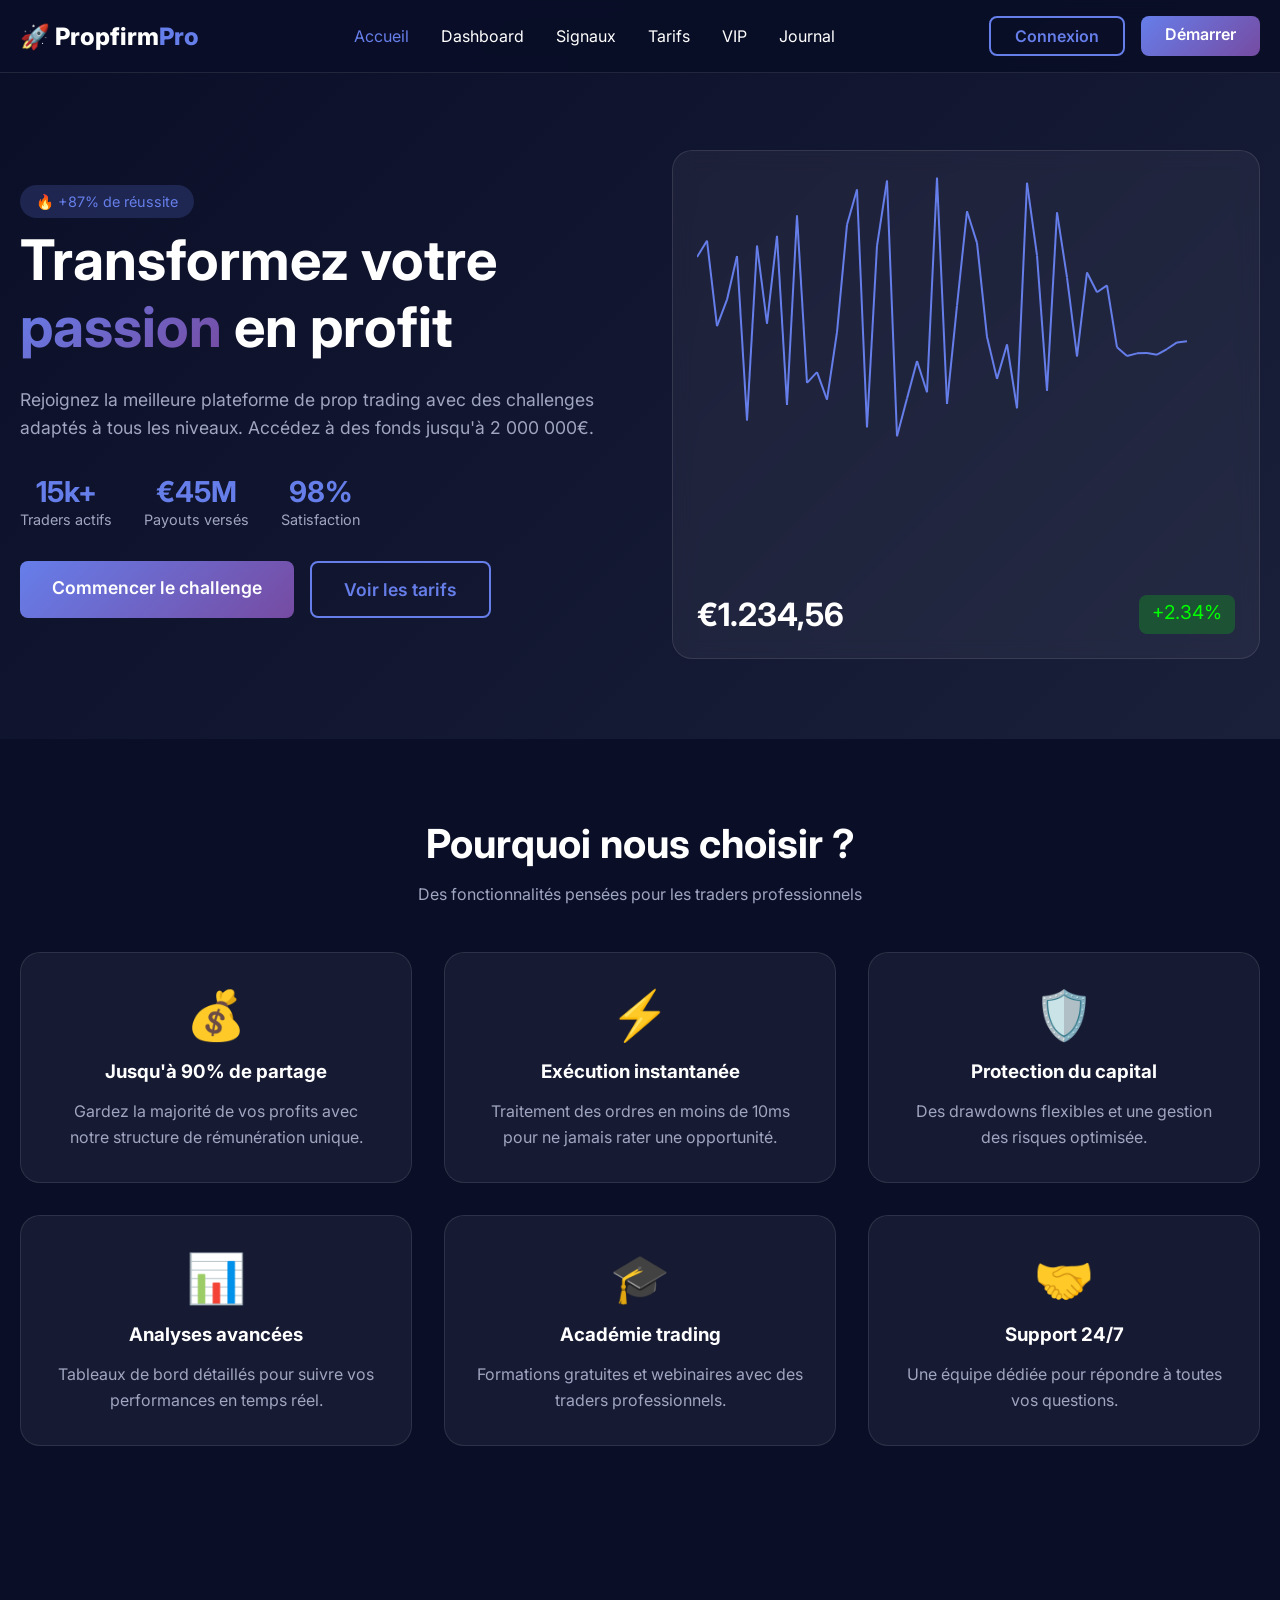
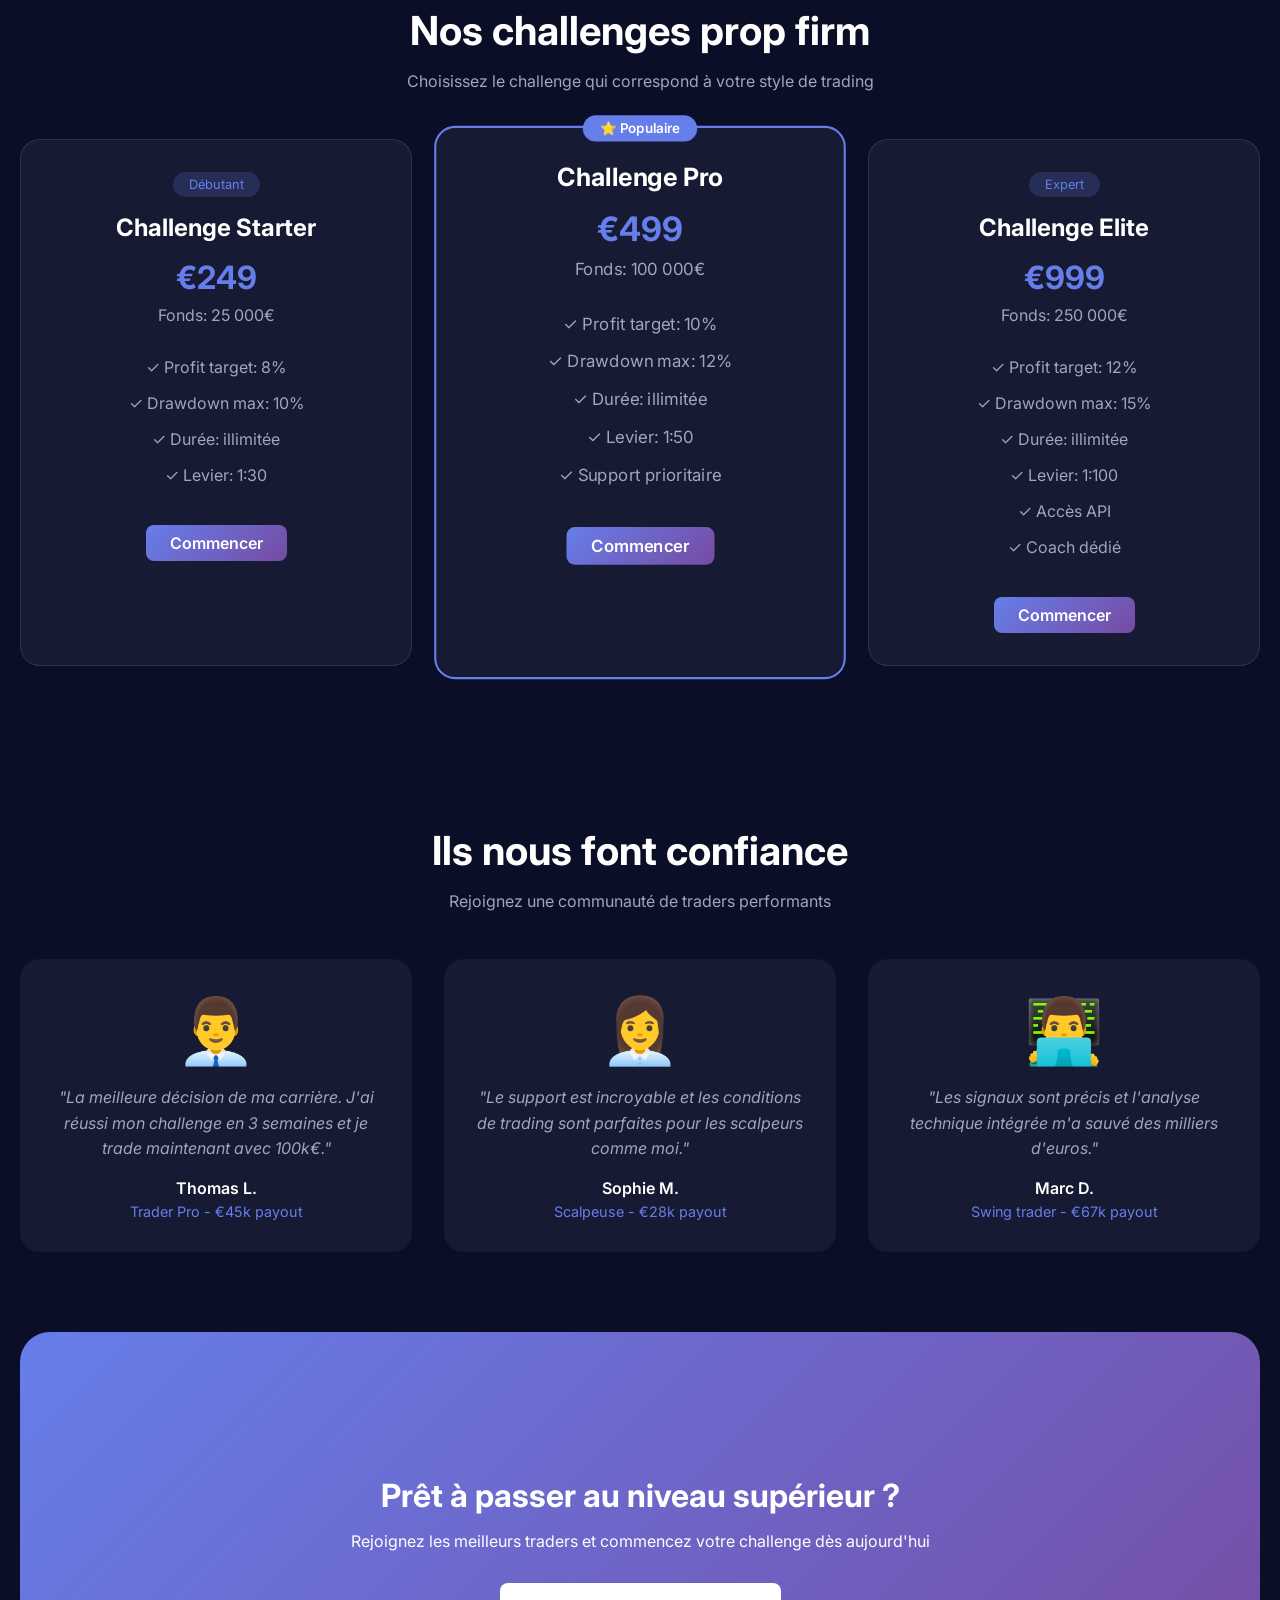
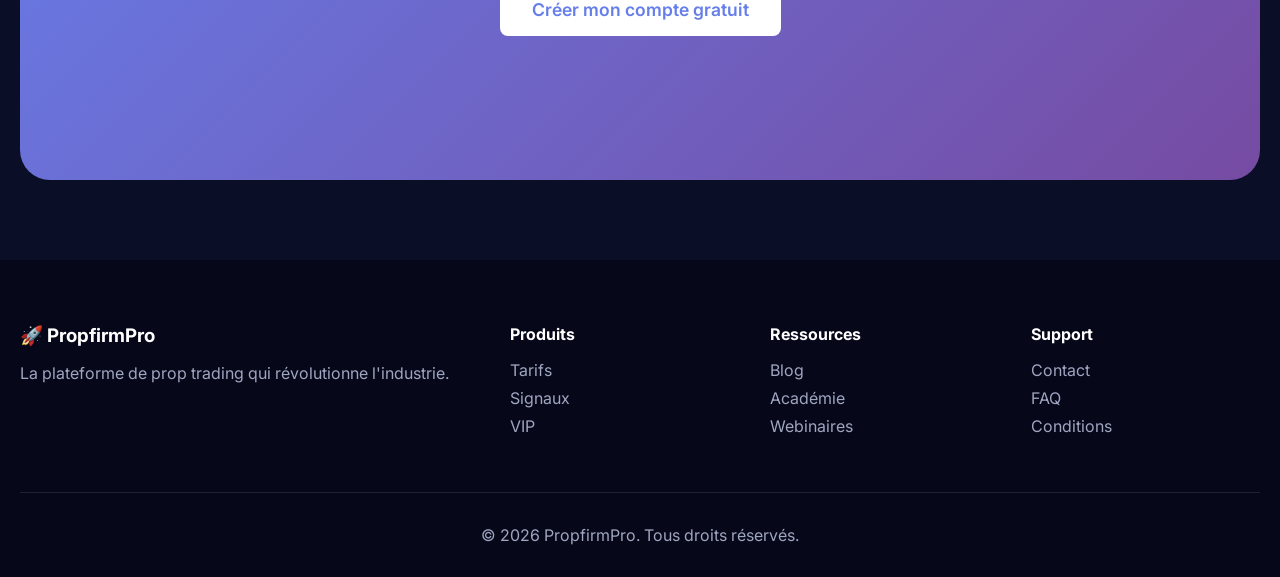
==== index.html @ 9a716075 "Initial commit: PropfirmPro - Full trading platform" ====
<!DOCTYPE html>
<html lang="fr">
<head>
    <meta charset="UTF-8">
    <meta name="viewport" content="width=device-width, initial-scale=1.0">
    <title>Propfirm Pro - Devenez trader professionnel</title>
    <link rel="stylesheet" href="style.css">
    <link href="https://fonts.googleapis.com/css2?family=Inter:wght@300;400;500;600;700;800&display=swap" rel="stylesheet">
</head>
<body>
    <!-- Navigation -->
    <nav class="navbar">
        <div class="container">
            <div class="nav-brand">
                <h2>🚀 Propfirm<span class="highlight">Pro</span></h2>
            </div>
            <div class="nav-menu">
                <a href="index.html" class="active">Accueil</a>
                <a href="dashboard.html">Dashboard</a>
                <a href="signals.html">Signaux</a>
                <a href="pricing.html">Tarifs</a>
                <a href="vip.html">VIP</a>
                <a href="journal.html">Journal</a>
            </div>
            <div class="nav-auth">
                <a href="login.html" class="btn-outline">Connexion</a>
                <a href="login.html?tab=register" class="btn-primary">Démarrer</a>
            </div>
            <div class="burger">
                <span></span>
                <span></span>
                <span></span>
            </div>
        </div>
    </nav>

    <!-- Hero Section -->
    <section class="hero">
        <div class="container">
            <div class="hero-grid">
                <div class="hero-content">
                    <div class="hero-badge">
                        <span class="badge">🔥 +87% de réussite</span>
                    </div>
                    <h1>Transformez votre <span class="gradient-text">passion</span> en profit</h1>
                    <p>Rejoignez la meilleure plateforme de prop trading avec des challenges adaptés à tous les niveaux. Accédez à des fonds jusqu'à 2 000 000€.</p>
                    <div class="hero-stats">
                        <div class="stat">
                            <span class="stat-number">15k+</span>
                            <span class="stat-label">Traders actifs</span>
                        </div>
                        <div class="stat">
                            <span class="stat-number">€45M</span>
                            <span class="stat-label">Payouts versés</span>
                        </div>
                        <div class="stat">
                            <span class="stat-number">98%</span>
                            <span class="stat-label">Satisfaction</span>
                        </div>
                    </div>
                    <div class="hero-buttons">
                        <a href="login.html?tab=register" class="btn-primary btn-large">Commencer le challenge</a>
                        <a href="pricing.html" class="btn-outline btn-large">Voir les tarifs</a>
                    </div>
                </div>
                <div class="hero-chart">
                    <div class="trading-card">
                        <canvas id="liveChart" width="500" height="400"></canvas>
                        <div class="live-data">
                            <div class="price">€1.234,56</div>
                            <div class="change positive">+2.34%</div>
                        </div>
                    </div>
                </div>
            </div>
        </div>
    </section>

    <!-- Features Section -->
    <section class="features">
        <div class="container">
            <div class="section-header">
                <h2>Pourquoi nous choisir ?</h2>
                <p>Des fonctionnalités pensées pour les traders professionnels</p>
            </div>
            <div class="features-grid">
                <div class="feature-card">
                    <div class="feature-icon">💰</div>
                    <h3>Jusqu'à 90% de partage</h3>
                    <p>Gardez la majorité de vos profits avec notre structure de rémunération unique.</p>
                </div>
                <div class="feature-card">
                    <div class="feature-icon">⚡</div>
                    <h3>Exécution instantanée</h3>
                    <p>Traitement des ordres en moins de 10ms pour ne jamais rater une opportunité.</p>
                </div>
                <div class="feature-card">
                    <div class="feature-icon">🛡️</div>
                    <h3>Protection du capital</h3>
                    <p>Des drawdowns flexibles et une gestion des risques optimisée.</p>
                </div>
                <div class="feature-card">
                    <div class="feature-icon">📊</div>
                    <h3>Analyses avancées</h3>
                    <p>Tableaux de bord détaillés pour suivre vos performances en temps réel.</p>
                </div>
                <div class="feature-card">
                    <div class="feature-icon">🎓</div>
                    <h3>Académie trading</h3>
                    <p>Formations gratuites et webinaires avec des traders professionnels.</p>
                </div>
                <div class="feature-card">
                    <div class="feature-icon">🤝</div>
                    <h3>Support 24/7</h3>
                    <p>Une équipe dédiée pour répondre à toutes vos questions.</p>
                </div>
            </div>
        </div>
    </section>

    <!-- Challenges Section -->
    <section class="challenges">
        <div class="container">
            <div class="section-header">
                <h2>Nos challenges prop firm</h2>
                <p>Choisissez le challenge qui correspond à votre style de trading</p>
            </div>
            <div class="challenges-grid">
                
                <div class="challenge-card">
                    <div class="challenge-badge">Débutant</div>
                    <h3>Challenge Starter</h3>
                    <div class="challenge-price">€249</div>
                    <div class="challenge-funding">Fonds: 25 000€</div>
                    <ul class="challenge-features">
                        <li>✓ Profit target: 8%</li>
                        <li>✓ Drawdown max: 10%</li>
                        <li>✓ Durée: illimitée</li>
                        <li>✓ Levier: 1:30</li>
                    </ul>
                    <a href="login.html?challenge=starter" class="btn-primary">Commencer</a>
                </div>
                <div class="challenge-card popular">
                    <div class="popular-badge">⭐ Populaire</div>
                    <h3>Challenge Pro</h3>
                    <div class="challenge-price">€499</div>
                    <div class="challenge-funding">Fonds: 100 000€</div>
                    <ul class="challenge-features">
                        <li>✓ Profit target: 10%</li>
                        <li>✓ Drawdown max: 12%</li>
                        <li>✓ Durée: illimitée</li>
                        <li>✓ Levier: 1:50</li>
                        <li>✓ Support prioritaire</li>
                    </ul>
                    <a href="login.html?challenge=pro" class="btn-primary">Commencer</a>
                </div>
                <div class="challenge-card">
                    <div class="challenge-badge">Expert</div>
                    <h3>Challenge Elite</h3>
                    <div class="challenge-price">€999</div>
                    <div class="challenge-funding">Fonds: 250 000€</div>
                    <ul class="challenge-features">
                        <li>✓ Profit target: 12%</li>
                        <li>✓ Drawdown max: 15%</li>
                        <li>✓ Durée: illimitée</li>
                        <li>✓ Levier: 1:100</li>
                        <li>✓ Accès API</li>
                        <li>✓ Coach dédié</li>
                    </ul>
                    <a href="login.html?challenge=elite" class="btn-primary">Commencer</a>
                </div>
            </div>
        </div>
    </section>

    <!-- Testimonials -->
    <section class="testimonials">
        <div class="container">
            <div class="section-header">
                <h2>Ils nous font confiance</h2>
                <p>Rejoignez une communauté de traders performants</p>
            </div>
            <div class="testimonials-grid">
                <div class="testimonial-card">
                    <div class="testimonial-avatar">👨‍💼</div>
                    <p>"La meilleure décision de ma carrière. J'ai réussi mon challenge en 3 semaines et je trade maintenant avec 100k€."</p>
                    <div class="testimonial-author">Thomas L.</div>
                    <div class="testimonial-role">Trader Pro - €45k payout</div>
                </div>
                <div class="testimonial-card">
                    <div class="testimonial-avatar">👩‍💼</div>
                    <p>"Le support est incroyable et les conditions de trading sont parfaites pour les scalpeurs comme moi."</p>
                    <div class="testimonial-author">Sophie M.</div>
                    <div class="testimonial-role">Scalpeuse - €28k payout</div>
                </div>
                <div class="testimonial-card">
                    <div class="testimonial-avatar">👨‍💻</div>
                    <p>"Les signaux sont précis et l'analyse technique intégrée m'a sauvé des milliers d'euros."</p>
                    <div class="testimonial-author">Marc D.</div>
                    <div class="testimonial-role">Swing trader - €67k payout</div>
                </div>
            </div>
        </div>
    </section>

    <!-- CTA Section -->
    <section class="cta">
        <div class="container">
            <div class="cta-content">
                <h2>Prêt à passer au niveau supérieur ?</h2>
                <p>Rejoignez les meilleurs traders et commencez votre challenge dès aujourd'hui</p>
                <a href="login.html?tab=register" class="btn-primary btn-large">Créer mon compte gratuit</a>
            </div>
        </div>
    </section>

    <!-- Footer -->
    <footer class="footer">
        <div class="container">
            <div class="footer-grid">
                <div class="footer-brand">
                    <h3>🚀 PropfirmPro</h3>
                    <p>La plateforme de prop trading qui révolutionne l'industrie.</p>
                </div>
                <div class="footer-links">
                    <h4>Produits</h4>
                    <a href="pricing.html">Tarifs</a>
                    <a href="signals.html">Signaux</a>
                    <a href="vip.html">VIP</a>
                </div>
                <div class="footer-links">
                    <h4>Ressources</h4>
                    <a href="#">Blog</a>
                    <a href="#">Académie</a>
                    <a href="#">Webinaires</a>
                </div>
                <div class="footer-links">
                    <h4>Support</h4>
                    <a href="#">Contact</a>
                    <a href="#">FAQ</a>
                    <a href="#">Conditions</a>
                </div>
            </div>
            <div class="footer-bottom">
                <p>&copy; 2026 PropfirmPro. Tous droits réservés.</p>
            </div>
        </div>
    </footer>

    <script src="script.js"></script>
    <script>
        // Graphique en temps réel simple
        const canvas = document.getElementById('liveChart');
        if (canvas) {
            const ctx = canvas.getContext('2d');
            let data = Array.from({length: 50}, () => Math.random() * 100 + 1000);
            
            function drawChart() {
                ctx.clearRect(0, 0, canvas.width, canvas.height);
                ctx.beginPath();
                ctx.strokeStyle = '#667eea';
                ctx.lineWidth = 2;
                
                for (let i = 0; i < data.length - 1; i++) {
                    const x1 = (i / data.length) * canvas.width;
                    const y1 = canvas.height - ((data[i] - 950) / 150) * canvas.height;
                    const x2 = ((i + 1) / data.length) * canvas.width;
                    const y2 = canvas.height - ((data[i + 1] - 950) / 150) * canvas.height;
                    
                    ctx.beginPath();
                    ctx.moveTo(x1, y1);
                    ctx.lineTo(x2, y2);
                    ctx.stroke();
                }
                
                data.push(data[data.length - 1] + (Math.random() - 0.5) * 5);
                data.shift();
            }
            
            setInterval(drawChart, 500);
            drawChart();
        }
    </script>
</body>
</html>
---- style.css ----
* {
    margin: 0;
    padding: 0;
    box-sizing: border-box;
}

body {
    font-family: 'Inter', sans-serif;
    background: #0a0e27;
    color: #fff;
    overflow-x: hidden;
}

.container {
    max-width: 1280px;
    margin: 0 auto;
    padding: 0 20px;
}

/* ========== NAVIGATION ========== */
.navbar {
    background: rgba(10, 14, 39, 0.95);
    backdrop-filter: blur(10px);
    position: fixed;
    width: 100%;
    top: 0;
    z-index: 1000;
    border-bottom: 1px solid rgba(255,255,255,0.1);
    padding: 1rem 0;
}

.navbar .container {
    display: flex;
    justify-content: space-between;
    align-items: center;
}

.nav-brand h2 {
    font-size: 1.5rem;
    font-weight: 800;
}

.highlight {
    color: #667eea;
}

.nav-menu {
    display: flex;
    gap: 2rem;
}

.nav-menu a {
    color: #fff;
    text-decoration: none;
    transition: color 0.3s;
}

.nav-menu a:hover, .nav-menu a.active {
    color: #667eea;
}

.nav-auth {
    display: flex;
    gap: 1rem;
}

.btn-outline {
    padding: 0.5rem 1.5rem;
    border: 2px solid #667eea;
    border-radius: 8px;
    color: #667eea;
    text-decoration: none;
    font-weight: 600;
    transition: all 0.3s;
    cursor: pointer;
    background: transparent;
}

.btn-outline:hover {
    background: #667eea;
    color: #fff;
}

.btn-primary {
    padding: 0.5rem 1.5rem;
    background: linear-gradient(135deg, #667eea 0%, #764ba2 100%);
    border: none;
    border-radius: 8px;
    color: #fff;
    text-decoration: none;
    font-weight: 600;
    transition: transform 0.3s;
    display: inline-block;
    cursor: pointer;
}

.btn-primary:hover {
    transform: translateY(-2px);
}

.btn-large {
    padding: 1rem 2rem;
    font-size: 1.1rem;
}

.burger {
    display: none;
    flex-direction: column;
    cursor: pointer;
}

.burger span {
    width: 25px;
    height: 3px;
    background: #fff;
    margin: 3px 0;
    transition: 0.3s;
}

/* ========== HERO SECTION ========== */
.hero {
    padding: 150px 0 80px;
    background: linear-gradient(135deg, #0a0e27 0%, #1a1f3a 100%);
}

.hero-grid {
    display: grid;
    grid-template-columns: 1fr 1fr;
    gap: 4rem;
    align-items: center;
}

.hero-badge {
    margin-bottom: 1rem;
}

.badge {
    background: rgba(102, 126, 234, 0.2);
    color: #667eea;
    padding: 0.5rem 1rem;
    border-radius: 50px;
    font-size: 0.9rem;
}

.hero-content h1 {
    font-size: 3.5rem;
    margin-bottom: 1.5rem;
    line-height: 1.2;
}

.gradient-text {
    background: linear-gradient(135deg, #667eea, #764ba2);
    -webkit-background-clip: text;
    -webkit-text-fill-color: transparent;
}

.hero-content p {
    color: #a0a5c0;
    font-size: 1.1rem;
    margin-bottom: 2rem;
    line-height: 1.6;
}

.hero-stats {
    display: flex;
    gap: 2rem;
    margin-bottom: 2rem;
}

.stat {
    text-align: center;
}

.stat-number {
    display: block;
    font-size: 1.8rem;
    font-weight: 700;
    color: #667eea;
}

.stat-label {
    color: #a0a5c0;
    font-size: 0.9rem;
}

.hero-buttons {
    display: flex;
    gap: 1rem;
}

.trading-card {
    background: rgba(255,255,255,0.05);
    border-radius: 20px;
    padding: 1.5rem;
    backdrop-filter: blur(10px);
    border: 1px solid rgba(255,255,255,0.1);
}

.live-data {
    display: flex;
    justify-content: space-between;
    margin-top: 1rem;
}

.price {
    font-size: 2rem;
    font-weight: 700;
}

.change {
    font-size: 1.2rem;
    padding: 0.3rem 0.8rem;
    border-radius: 8px;
}

.change.positive {
    background: rgba(0,255,0,0.2);
    color: #0f0;
}

/* ========== FEATURES ========== */
.features, .challenges, .testimonials, .cta {
    padding: 80px 0;
}

.section-header {
    text-align: center;
    margin-bottom: 3rem;
}

.section-header h2 {
    font-size: 2.5rem;
    margin-bottom: 1rem;
}

.section-header p {
    color: #a0a5c0;
}

.features-grid {
    display: grid;
    grid-template-columns: repeat(auto-fit, minmax(300px, 1fr));
    gap: 2rem;
}

.feature-card {
    background: rgba(255,255,255,0.05);
    border-radius: 20px;
    padding: 2rem;
    text-align: center;
    transition: transform 0.3s;
    border: 1px solid rgba(255,255,255,0.1);
}

.feature-card:hover {
    transform: translateY(-5px);
    border-color: #667eea;
}

.feature-icon {
    font-size: 3rem;
    margin-bottom: 1rem;
}

.feature-card h3 {
    margin-bottom: 1rem;
}

.feature-card p {
    color: #a0a5c0;
    line-height: 1.6;
}

/* ========== CHALLENGES ========== */
.challenges-grid {
    display: grid;
    grid-template-columns: repeat(auto-fit, minmax(300px, 1fr));
    gap: 2rem;
}

.challenge-card {
    background: rgba(255,255,255,0.05);
    border-radius: 20px;
    padding: 2rem;
    text-align: center;
    position: relative;
    transition: all 0.3s;
    border: 1px solid rgba(255,255,255,0.1);
}

.challenge-card:hover {
    transform: translateY(-5px);
}

.challenge-card.popular {
    border: 2px solid #667eea;
    transform: scale(1.05);
}

.popular-badge {
    position: absolute;
    top: -12px;
    left: 50%;
    transform: translateX(-50%);
    background: #667eea;
    padding: 0.3rem 1rem;
    border-radius: 50px;
    font-size: 0.8rem;
    font-weight: 600;
}

.challenge-badge {
    display: inline-block;
    background: rgba(102,126,234,0.2);
    color: #667eea;
    padding: 0.3rem 1rem;
    border-radius: 50px;
    font-size: 0.8rem;
    margin-bottom: 1rem;
}

.challenge-card h3 {
    font-size: 1.5rem;
    margin-bottom: 1rem;
}

.challenge-price {
    font-size: 2rem;
    font-weight: 700;
    color: #667eea;
    margin-bottom: 0.5rem;
}

.challenge-funding {
    color: #a0a5c0;
    margin-bottom: 1.5rem;
}

.challenge-features {
    list-style: none;
    margin-bottom: 2rem;
}

.challenge-features li {
    padding: 0.5rem 0;
    color: #a0a5c0;
}

/* ========== TESTIMONIALS ========== */
.testimonials-grid {
    display: grid;
    grid-template-columns: repeat(auto-fit, minmax(300px, 1fr));
    gap: 2rem;
}

.testimonial-card {
    background: rgba(255,255,255,0.05);
    border-radius: 20px;
    padding: 2rem;
    text-align: center;
}

.testimonial-avatar {
    font-size: 4rem;
    margin-bottom: 1rem;
}

.testimonial-card p {
    color: #a0a5c0;
    margin-bottom: 1rem;
    line-height: 1.6;
    font-style: italic;
}

.testimonial-author {
    font-weight: 600;
    margin-bottom: 0.3rem;
}

.testimonial-role {
    color: #667eea;
    font-size: 0.9rem;
}

/* ========== CTA ========== */
.cta {
    background: linear-gradient(135deg, #667eea 0%, #764ba2 100%);
    border-radius: 30px;
    margin: 0 20px 80px;
}

.cta-content {
    text-align: center;
    padding: 4rem;
}

.cta-content h2 {
    font-size: 2rem;
    margin-bottom: 1rem;
}

.cta-content p {
    margin-bottom: 2rem;
}

.cta-content .btn-primary {
    background: #fff;
    color: #667eea;
}

/* ========== FOOTER ========== */
.footer {
    background: #06081a;
    padding: 4rem 0 2rem;
    margin-top: 4rem;
}

.footer-grid {
    display: grid;
    grid-template-columns: 2fr 1fr 1fr 1fr;
    gap: 2rem;
    margin-bottom: 3rem;
}

.footer-brand p {
    color: #a0a5c0;
    margin-top: 1rem;
}

.footer-links h4 {
    margin-bottom: 1rem;
}

.footer-links a {
    display: block;
    color: #a0a5c0;
    text-decoration: none;
    margin-bottom: 0.5rem;
    transition: color 0.3s;
}

.footer-links a:hover {
    color: #667eea;
}

.footer-bottom {
    text-align: center;
    padding-top: 2rem;
    border-top: 1px solid rgba(255,255,255,0.1);
    color: #a0a5c0;
}

/* ========== RESPONSIVE ========== */
@media (max-width: 768px) {
    .burger {
        display: flex;
    }
    
    .nav-menu, .nav-auth {
        display: none;
    }
    
    .hero-grid, .footer-grid {
        grid-template-columns: 1fr;
    }
    
    .hero-content h1 {
        font-size: 2rem;
    }
    
    .hero-stats {
        justify-content: center;
    }
    
    .challenge-card.popular {
        transform: scale(1);
    }
    
    .challenges-grid {
        grid-template-columns: 1fr;
    }
}

/* ========== ANIMATIONS ========== */
@keyframes fadeInUp {
    from {
        opacity: 0;
        transform: translateY(30px);
    }
    to {
        opacity: 1;
        transform: translateY(0);
    }
}

.feature-card, .challenge-card, .testimonial-card {
    animation: fadeInUp 0.6s ease-out;
}
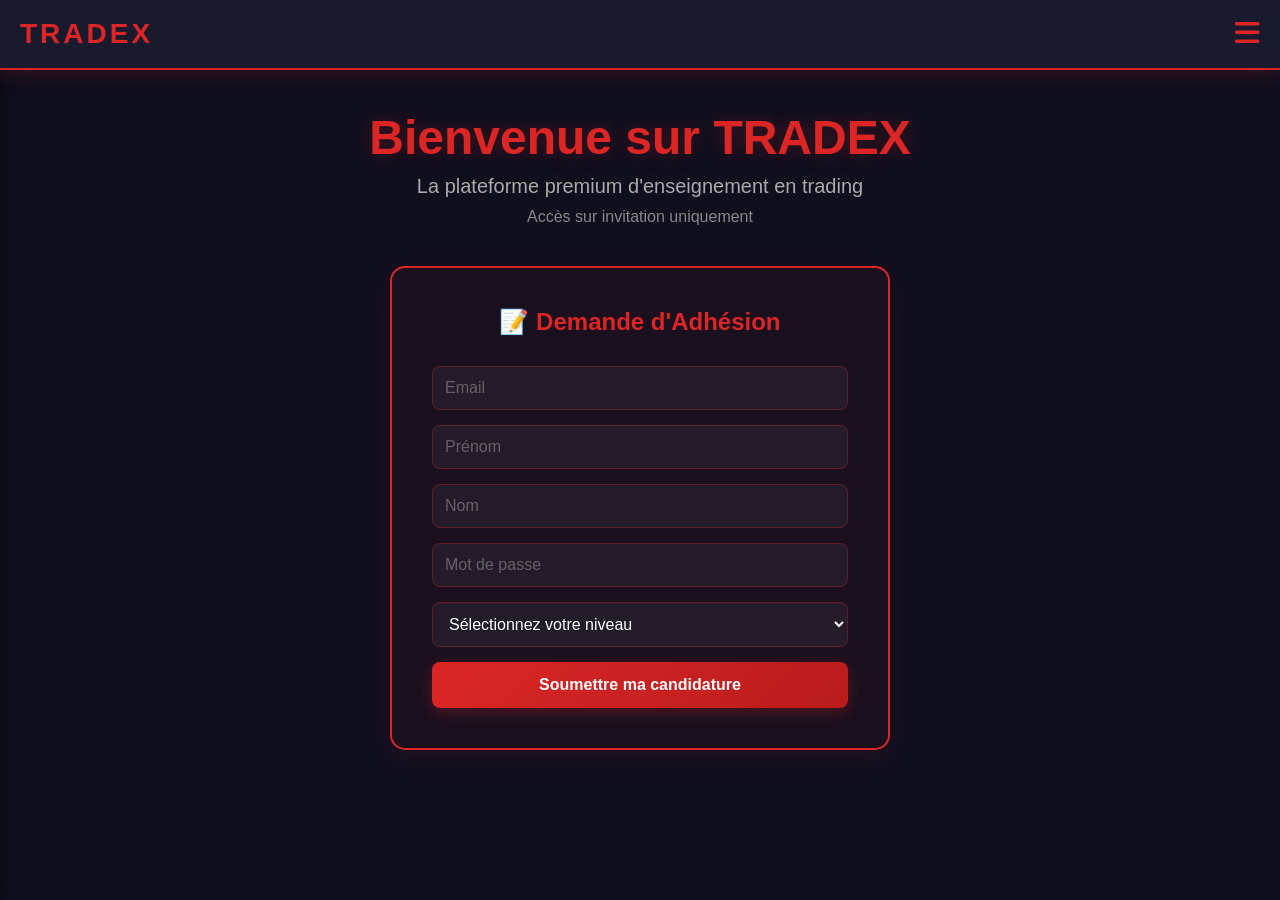
==== commit b9bd9193: "Complete TRADEX redesign - Premium trading education platform" ====
--- a/index.html
+++ b/index.html
@@ -3,283 +3,238 @@
 <head>
     <meta charset="UTF-8">
     <meta name="viewport" content="width=device-width, initial-scale=1.0">
-    <title>Propfirm Pro - Devenez trader professionnel</title>
+    <title>TRADEX - Plateforme d'Enseignement en Trading</title>
     <link rel="stylesheet" href="style.css">
-    <link href="https://fonts.googleapis.com/css2?family=Inter:wght@300;400;500;600;700;800&display=swap" rel="stylesheet">
+    <link rel="stylesheet" href="https://cdnjs.cloudflare.com/ajax/libs/font-awesome/6.4.0/css/all.min.css">
 </head>
 <body>
-    <!-- Navigation -->
     <nav class="navbar">
-        <div class="container">
-            <div class="nav-brand">
-                <h2>🚀 Propfirm<span class="highlight">Pro</span></h2>
-            </div>
-            <div class="nav-menu">
-                <a href="index.html" class="active">Accueil</a>
-                <a href="dashboard.html">Dashboard</a>
-                <a href="signals.html">Signaux</a>
-                <a href="pricing.html">Tarifs</a>
-                <a href="vip.html">VIP</a>
-                <a href="journal.html">Journal</a>
-            </div>
-            <div class="nav-auth">
-                <a href="login.html" class="btn-outline">Connexion</a>
-                <a href="login.html?tab=register" class="btn-primary">Démarrer</a>
-            </div>
-            <div class="burger">
-                <span></span>
-                <span></span>
-                <span></span>
-            </div>
-        </div>
+        <div class="logo">TRADEX</div>
+        <button class="hamburger" onclick="toggleMenu()">
+            <i class="fas fa-bars"></i>
+        </button>
     </nav>
 
-    <!-- Hero Section -->
-    <section class="hero">
-        <div class="container">
-            <div class="hero-grid">
-                <div class="hero-content">
-                    <div class="hero-badge">
-                        <span class="badge">🔥 +87% de réussite</span>
-                    </div>
-                    <h1>Transformez votre <span class="gradient-text">passion</span> en profit</h1>
-                    <p>Rejoignez la meilleure plateforme de prop trading avec des challenges adaptés à tous les niveaux. Accédez à des fonds jusqu'à 2 000 000€.</p>
-                    <div class="hero-stats">
-                        <div class="stat">
-                            <span class="stat-number">15k+</span>
-                            <span class="stat-label">Traders actifs</span>
-                        </div>
-                        <div class="stat">
-                            <span class="stat-number">€45M</span>
-                            <span class="stat-label">Payouts versés</span>
-                        </div>
-                        <div class="stat">
-                            <span class="stat-number">98%</span>
-                            <span class="stat-label">Satisfaction</span>
-                        </div>
-                    </div>
-                    <div class="hero-buttons">
-                        <a href="login.html?tab=register" class="btn-primary btn-large">Commencer le challenge</a>
-                        <a href="pricing.html" class="btn-outline btn-large">Voir les tarifs</a>
-                    </div>
-                </div>
-                <div class="hero-chart">
-                    <div class="trading-card">
-                        <canvas id="liveChart" width="500" height="400"></canvas>
-                        <div class="live-data">
-                            <div class="price">€1.234,56</div>
-                            <div class="change positive">+2.34%</div>
-                        </div>
-                    </div>
-                </div>
-            </div>
-        </div>
-    </section>
-
-    <!-- Features Section -->
-    <section class="features">
-        <div class="container">
-            <div class="section-header">
-                <h2>Pourquoi nous choisir ?</h2>
-                <p>Des fonctionnalités pensées pour les traders professionnels</p>
-            </div>
-            <div class="features-grid">
-                <div class="feature-card">
-                    <div class="feature-icon">💰</div>
-                    <h3>Jusqu'à 90% de partage</h3>
-                    <p>Gardez la majorité de vos profits avec notre structure de rémunération unique.</p>
-                </div>
-                <div class="feature-card">
-                    <div class="feature-icon">⚡</div>
-                    <h3>Exécution instantanée</h3>
-                    <p>Traitement des ordres en moins de 10ms pour ne jamais rater une opportunité.</p>
-                </div>
-                <div class="feature-card">
-                    <div class="feature-icon">🛡️</div>
-                    <h3>Protection du capital</h3>
-                    <p>Des drawdowns flexibles et une gestion des risques optimisée.</p>
-                </div>
-                <div class="feature-card">
-                    <div class="feature-icon">📊</div>
-                    <h3>Analyses avancées</h3>
-                    <p>Tableaux de bord détaillés pour suivre vos performances en temps réel.</p>
-                </div>
-                <div class="feature-card">
-                    <div class="feature-icon">🎓</div>
-                    <h3>Académie trading</h3>
-                    <p>Formations gratuites et webinaires avec des traders professionnels.</p>
-                </div>
-                <div class="feature-card">
-                    <div class="feature-icon">🤝</div>
-                    <h3>Support 24/7</h3>
-                    <p>Une équipe dédiée pour répondre à toutes vos questions.</p>
-                </div>
-            </div>
-        </div>
-    </section>
-
-    <!-- Challenges Section -->
-    <section class="challenges">
-        <div class="container">
-            <div class="section-header">
-                <h2>Nos challenges prop firm</h2>
-                <p>Choisissez le challenge qui correspond à votre style de trading</p>
-            </div>
-            <div class="challenges-grid">
+    <div class="menu" id="menu">
+        <a href="#" onclick="showSection('landing'); toggleMenu()">🏠 Accueil</a>
+        <a href="#" onclick="showSection('freeCourses'); toggleMenu()">📚 Cours Gratuits</a>
+        <a href="#" onclick="showSection('candidates'); toggleMenu()">📋 Candidatures</a>
+        <a href="#" onclick="showSection('admin'); toggleMenu()" id="adminLink" style="display:none;">⚙️ Admin</a>
+        <a href="#" onclick="logout(); toggleMenu()">🚪 Déconnexion</a>
+    </div>
+
+    <div class="container">
+        <!-- LANDING PAGE -->
+        <section id="landing" class="section active">
+            <div class="landing-content">
+                <h1>Bienvenue sur TRADEX</h1>
+                <p>La plateforme premium d'enseignement en trading</p>
+                <p class="subtitle">Accès sur invitation uniquement</p>
                 
-                <div class="challenge-card">
-                    <div class="challenge-badge">Débutant</div>
-                    <h3>Challenge Starter</h3>
-                    <div class="challenge-price">€249</div>
-                    <div class="challenge-funding">Fonds: 25 000€</div>
-                    <ul class="challenge-features">
-                        <li>✓ Profit target: 8%</li>
-                        <li>✓ Drawdown max: 10%</li>
-                        <li>✓ Durée: illimitée</li>
-                        <li>✓ Levier: 1:30</li>
-                    </ul>
-                    <a href="login.html?challenge=starter" class="btn-primary">Commencer</a>
-                </div>
-                <div class="challenge-card popular">
-                    <div class="popular-badge">⭐ Populaire</div>
-                    <h3>Challenge Pro</h3>
-                    <div class="challenge-price">€499</div>
-                    <div class="challenge-funding">Fonds: 100 000€</div>
-                    <ul class="challenge-features">
-                        <li>✓ Profit target: 10%</li>
-                        <li>✓ Drawdown max: 12%</li>
-                        <li>✓ Durée: illimitée</li>
-                        <li>✓ Levier: 1:50</li>
-                        <li>✓ Support prioritaire</li>
-                    </ul>
-                    <a href="login.html?challenge=pro" class="btn-primary">Commencer</a>
-                </div>
-                <div class="challenge-card">
-                    <div class="challenge-badge">Expert</div>
-                    <h3>Challenge Elite</h3>
-                    <div class="challenge-price">€999</div>
-                    <div class="challenge-funding">Fonds: 250 000€</div>
-                    <ul class="challenge-features">
-                        <li>✓ Profit target: 12%</li>
-                        <li>✓ Drawdown max: 15%</li>
-                        <li>✓ Durée: illimitée</li>
-                        <li>✓ Levier: 1:100</li>
-                        <li>✓ Accès API</li>
-                        <li>✓ Coach dédié</li>
-                    </ul>
-                    <a href="login.html?challenge=elite" class="btn-primary">Commencer</a>
-                </div>
-            </div>
-        </div>
-    </section>
-
-    <!-- Testimonials -->
-    <section class="testimonials">
-        <div class="container">
-            <div class="section-header">
-                <h2>Ils nous font confiance</h2>
-                <p>Rejoignez une communauté de traders performants</p>
-            </div>
-            <div class="testimonials-grid">
-                <div class="testimonial-card">
-                    <div class="testimonial-avatar">👨‍💼</div>
-                    <p>"La meilleure décision de ma carrière. J'ai réussi mon challenge en 3 semaines et je trade maintenant avec 100k€."</p>
-                    <div class="testimonial-author">Thomas L.</div>
-                    <div class="testimonial-role">Trader Pro - €45k payout</div>
-                </div>
-                <div class="testimonial-card">
-                    <div class="testimonial-avatar">👩‍💼</div>
-                    <p>"Le support est incroyable et les conditions de trading sont parfaites pour les scalpeurs comme moi."</p>
-                    <div class="testimonial-author">Sophie M.</div>
-                    <div class="testimonial-role">Scalpeuse - €28k payout</div>
-                </div>
-                <div class="testimonial-card">
-                    <div class="testimonial-avatar">👨‍💻</div>
-                    <p>"Les signaux sont précis et l'analyse technique intégrée m'a sauvé des milliers d'euros."</p>
-                    <div class="testimonial-author">Marc D.</div>
-                    <div class="testimonial-role">Swing trader - €67k payout</div>
-                </div>
-            </div>
-        </div>
-    </section>
-
-    <!-- CTA Section -->
-    <section class="cta">
-        <div class="container">
-            <div class="cta-content">
-                <h2>Prêt à passer au niveau supérieur ?</h2>
-                <p>Rejoignez les meilleurs traders et commencez votre challenge dès aujourd'hui</p>
-                <a href="login.html?tab=register" class="btn-primary btn-large">Créer mon compte gratuit</a>
-            </div>
-        </div>
-    </section>
-
-    <!-- Footer -->
-    <footer class="footer">
-        <div class="container">
-            <div class="footer-grid">
-                <div class="footer-brand">
-                    <h3>🚀 PropfirmPro</h3>
-                    <p>La plateforme de prop trading qui révolutionne l'industrie.</p>
-                </div>
-                <div class="footer-links">
-                    <h4>Produits</h4>
-                    <a href="pricing.html">Tarifs</a>
-                    <a href="signals.html">Signaux</a>
-                    <a href="vip.html">VIP</a>
-                </div>
-                <div class="footer-links">
-                    <h4>Ressources</h4>
-                    <a href="#">Blog</a>
-                    <a href="#">Académie</a>
-                    <a href="#">Webinaires</a>
-                </div>
-                <div class="footer-links">
-                    <h4>Support</h4>
-                    <a href="#">Contact</a>
-                    <a href="#">FAQ</a>
-                    <a href="#">Conditions</a>
-                </div>
-            </div>
-            <div class="footer-bottom">
-                <p>&copy; 2026 PropfirmPro. Tous droits réservés.</p>
-            </div>
-        </div>
-    </footer>
-
-    <script src="script.js"></script>
-    <script>
-        // Graphique en temps réel simple
-        const canvas = document.getElementById('liveChart');
-        if (canvas) {
-            const ctx = canvas.getContext('2d');
-            let data = Array.from({length: 50}, () => Math.random() * 100 + 1000);
-            
-            function drawChart() {
-                ctx.clearRect(0, 0, canvas.width, canvas.height);
-                ctx.beginPath();
-                ctx.strokeStyle = '#667eea';
-                ctx.lineWidth = 2;
-                
-                for (let i = 0; i < data.length - 1; i++) {
-                    const x1 = (i / data.length) * canvas.width;
-                    const y1 = canvas.height - ((data[i] - 950) / 150) * canvas.height;
-                    const x2 = ((i + 1) / data.length) * canvas.width;
-                    const y2 = canvas.height - ((data[i + 1] - 950) / 150) * canvas.height;
-                    
-                    ctx.beginPath();
-                    ctx.moveTo(x1, y1);
-                    ctx.lineTo(x2, y2);
-                    ctx.stroke();
-                }
-                
-                data.push(data[data.length - 1] + (Math.random() - 0.5) * 5);
-                data.shift();
-            }
-            
-            setInterval(drawChart, 500);
-            drawChart();
-        }
-    </script>
+                <form class="application-form" onsubmit="submitApplication(event)">
+                    <h2>📝 Demande d'Adhésion</h2>
+                    <input type="email" id="appEmail" placeholder="Email" required>
+                    <input type="text" id="appFirstName" placeholder="Prénom" required>
+                    <input type="text" id="appLastName" placeholder="Nom" required>
+                    <input type="password" id="appPassword" placeholder="Mot de passe" required>
+                    <select id="appLevel" required>
+                        <option value="">Sélectionnez votre niveau</option>
+                        <option value="debutant">Débutant</option>
+                        <option value="intermediaire">Intermédiaire</option>
+                        <option value="avance">Avancé</option>
+                    </select>
+                    <button type="submit" class="btn-primary">Soumettre ma candidature</button>
+                </form>
+                <div id="appMessage" class="message"></div>
+            </div>
+        </section>
+
+        <!-- FREE COURSES -->
+        <section id="freeCourses" class="section">
+            <h2>📚 Cours Gratuits</h2>
+            <div class="courses-grid">
+                <div class="course-card">
+                    <h3>Les Fondamentaux du Trading</h3>
+                    <p>Découvrez les bases essentielles du trading. Marché, actifs, ordres et concepts clés.</p>
+                    <button class="btn-outline" onclick="viewCourse('free', 1)">Voir le cours</button>
+                </div>
+                <div class="course-card">
+                    <h3>Analyse Technique 101</h3>
+                    <p>Introduction à l'analyse technique : bougies, supports, résistances et tendances.</p>
+                    <button class="btn-outline" onclick="viewCourse('free', 2)">Voir le cours</button>
+                </div>
+                <div class="course-card">
+                    <h3>Gestion du Risque Basique</h3>
+                    <p>Apprenez à protéger votre capital avec les règles essentielles de la gestion des risques.</p>
+                    <button class="btn-outline" onclick="viewCourse('free', 3)">Voir le cours</button>
+                </div>
+            </div>
+        </section>
+
+        <!-- CANDIDATES LIST -->
+        <section id="candidates" class="section">
+            <h2>📋 État des Candidatures</h2>
+            <div class="candidates-container">
+                <div class="candidates-column">
+                    <h3 style="color: #22c55e;">✅ Candidats Approuvés</h3>
+                    <div id="approvedList" class="candidates-list"></div>
+                </div>
+                <div class="candidates-column">
+                    <h3 style="color: #ef4444;">❌ Candidats Rejetés</h3>
+                    <div id="rejectedList" class="candidates-list"></div>
+                </div>
+            </div>
+        </section>
+
+        <!-- ADMIN PANEL -->
+        <section id="admin" class="section">
+            <h2>⚙️ Panneau Admin</h2>
+            <div class="admin-panel">
+                <div class="pending-applications">
+                    <h3>🔔 Candidatures en Attente</h3>
+                    <div id="pendingList" class="pending-list"></div>
+                </div>
+                <div class="all-candidates">
+                    <h3>📊 Tous les Candidats</h3>
+                    <div id="allCandidatesList" class="candidates-list"></div>
+                </div>
+            </div>
+        </section>
+
+        <!-- MEMBER AREA -->
+        <section id="memberArea" class="section">
+            <div class="member-nav">
+                <button class="member-btn active" onclick="showMemberSection('courses')">📚 Formation</button>
+                <button class="member-btn" onclick="showMemberSection('charts')">📈 Charts</button>
+                <button class="member-btn" onclick="showMemberSection('community')">👥 Communauté</button>
+                <button class="member-btn" onclick="showMemberSection('chat')">💬 Chat</button>
+                <button class="member-btn" onclick="showMemberSection('profile')">👤 Profil</button>
+            </div>
+
+            <!-- COURSES -->
+            <div id="courses-section" class="member-section active">
+                <h2>📚 Formation Trading TRADEX</h2>
+                <div class="modules-container">
+                    <div class="module">
+                        <h3>🟢 Module Débutant</h3>
+                        <div class="courses-list" id="beginnerCourses"></div>
+                    </div>
+                    <div class="module">
+                        <h3>🟡 Module Intermédiaire</h3>
+                        <div class="courses-list" id="intermediateCourses"></div>
+                    </div>
+                    <div class="module">
+                        <h3>🔴 Module Avancé</h3>
+                        <div class="courses-list" id="advancedCourses"></div>
+                    </div>
+                </div>
+            </div>
+
+            <!-- CHARTS -->
+            <div id="charts-section" class="member-section">
+                <h2>📈 Graphiques TradingView</h2>
+                <div class="charts-grid">
+                    <div class="chart-item">
+                        <h3>XAUUSD (Or)</h3>
+                        <iframe src="https://widgets.tradingview.com/embed/embed.js"></iframe>
+                        <script>
+                            new TradingView.widget(
+                            {
+                                "symbols": [{"proName": "FOREXPROS:XAUUSD"}],
+                                "chartOnly": false,
+                                "width": "100%",
+                                "height": 500,
+                                "locale": "fr",
+                                "colorTheme": "dark"
+                            }
+                            );
+                        </script>
+                    </div>
+                    <div class="chart-item">
+                        <h3>BTCUSD (Bitcoin)</h3>
+                        <script src="https://s3.tradingview.com/tv.js"></script>
+                        <div id="tradingview_btc"></div>
+                        <script type="text/javascript">
+                            new TradingView.widget(
+                            {
+                                "symbols": [{"proName": "COINBASE:BTCUSD"}],
+                                "chartOnly": false,
+                                "width": "100%",
+                                "height": 500,
+                                "locale": "fr",
+                                "colorTheme": "dark",
+                                "container_id": "tradingview_btc"
+                            }
+                            );
+                        </script>
+                    </div>
+                    <div class="chart-item">
+                        <h3>EURUSD (Euro/Dollar)</h3>
+                        <div id="tradingview_eurusd"></div>
+                        <script type="text/javascript">
+                            new TradingView.widget(
+                            {
+                                "symbols": [{"proName": "FOREXPROS:EURUSD"}],
+                                "chartOnly": false,
+                                "width": "100%",
+                                "height": 500,
+                                "locale": "fr",
+                                "colorTheme": "dark",
+                                "container_id": "tradingview_eurusd"
+                            }
+                            );
+                        </script>
+                    </div>
+                    <div class="chart-item">
+                        <h3>USDJPY (Dollar/Yen)</h3>
+                        <div id="tradingview_usdjpy"></div>
+                        <script type="text/javascript">
+                            new TradingView.widget(
+                            {
+                                "symbols": [{"proName": "FOREXPROS:USDJPY"}],
+                                "chartOnly": false,
+                                "width": "100%",
+                                "height": 500,
+                                "locale": "fr",
+                                "colorTheme": "dark",
+                                "container_id": "tradingview_usdjpy"
+                            }
+                            );
+                        </script>
+                    </div>
+                </div>
+            </div>
+
+            <!-- COMMUNITY -->
+            <div id="community-section" class="member-section">
+                <h2>👥 Membres Acceptés</h2>
+                <div id="membersList" class="members-grid"></div>
+            </div>
+
+            <!-- CHAT -->
+            <div id="chat-section" class="member-section">
+                <h2>💬 Chat Communautaire</h2>
+                <div class="chat-container">
+                    <div id="chatFeed" class="chat-feed"></div>
+                </div>
+                <div id="adminChatPanel" class="admin-chat-panel" style="display:none;">
+                    <h3>📝 Créer un Post (Admin)</h3>
+                    <textarea id="postText" placeholder="Votre message..."></textarea>
+                    <input type="file" id="postImage" accept="image/*" placeholder="Image">
+                    <input type="file" id="postAudio" accept="audio/*" placeholder="Audio">
+                    <button class="btn-primary" onclick="createPost()">Publier</button>
+                </div>
+            </div>
+
+            <!-- PROFILE -->
+            <div id="profile-section" class="member-section">
+                <h2>👤 Mon Profil</h2>
+                <div id="profileInfo" class="profile-card"></div>
+            </div>
+        </section>
+    </div>
+
+    <script src="https://s3.tradingview.com/tv.js"></script>
+    <script src="app.js"></script>
 </body>
 </html>
--- a/style.css
+++ b/style.css
@@ -5,494 +5,676 @@
 }
 
 body {
-    font-family: 'Inter', sans-serif;
-    background: #0a0e27;
+    font-family: 'Segoe UI', Tahoma, Geneva, Verdana, sans-serif;
+    background: #0f0f1e;
     color: #fff;
     overflow-x: hidden;
 }
 
-.container {
-    max-width: 1280px;
-    margin: 0 auto;
-    padding: 0 20px;
-}
-
-/* ========== NAVIGATION ========== */
+/* NAVBAR */
 .navbar {
-    background: rgba(10, 14, 39, 0.95);
-    backdrop-filter: blur(10px);
     position: fixed;
+    top: 0;
     width: 100%;
-    top: 0;
-    z-index: 1000;
-    border-bottom: 1px solid rgba(255,255,255,0.1);
-    padding: 1rem 0;
-}
-
-.navbar .container {
+    height: 70px;
+    background: #1a1a2e;
+    border-bottom: 2px solid #dc2626;
     display: flex;
     justify-content: space-between;
     align-items: center;
-}
-
-.nav-brand h2 {
-    font-size: 1.5rem;
-    font-weight: 800;
-}
-
-.highlight {
-    color: #667eea;
-}
-
-.nav-menu {
-    display: flex;
-    gap: 2rem;
-}
-
-.nav-menu a {
+    padding: 0 20px;
+    z-index: 1000;
+    box-shadow: 0 4px 20px rgba(220, 38, 38, 0.2);
+}
+
+.logo {
+    font-size: 28px;
+    font-weight: 900;
+    color: #dc2626;
+    letter-spacing: 3px;
+}
+
+.hamburger {
+    background: none;
+    border: none;
+    color: #dc2626;
+    font-size: 28px;
+    cursor: pointer;
+    transition: transform 0.3s;
+}
+
+.hamburger:hover {
+    transform: scale(1.1);
+}
+
+/* MENU */
+.menu {
+    position: fixed;
+    left: -300px;
+    top: 70px;
+    width: 300px;
+    height: calc(100vh - 70px);
+    background: #1a1a2e;
+    border-right: 2px solid #dc2626;
+    display: flex;
+    flex-direction: column;
+    padding: 20px 0;
+    transition: left 0.3s;
+    z-index: 999;
+    box-shadow: 0 4px 20px rgba(0, 0, 0, 0.5);
+}
+
+.menu.active {
+    left: 0;
+}
+
+.menu a {
     color: #fff;
     text-decoration: none;
-    transition: color 0.3s;
-}
-
-.nav-menu a:hover, .nav-menu a.active {
-    color: #667eea;
-}
-
-.nav-auth {
-    display: flex;
-    gap: 1rem;
-}
-
-.btn-outline {
-    padding: 0.5rem 1.5rem;
-    border: 2px solid #667eea;
-    border-radius: 8px;
-    color: #667eea;
-    text-decoration: none;
-    font-weight: 600;
-    transition: all 0.3s;
-    cursor: pointer;
-    background: transparent;
-}
-
-.btn-outline:hover {
-    background: #667eea;
-    color: #fff;
-}
-
+    padding: 15px 20px;
+    border-left: 4px solid transparent;
+    transition: all 0.3s;
+    font-size: 16px;
+}
+
+.menu a:hover {
+    background: rgba(220, 38, 38, 0.1);
+    border-left-color: #dc2626;
+    color: #dc2626;
+}
+
+/* CONTAINER */
+.container {
+    margin-top: 70px;
+    min-height: calc(100vh - 70px);
+    padding: 40px 20px;
+    max-width: 1200px;
+    margin-left: auto;
+    margin-right: auto;
+}
+
+/* SECTIONS */
+.section {
+    display: none;
+    animation: fadeIn 0.5s;
+}
+
+.section.active {
+    display: block;
+}
+
+@keyframes fadeIn {
+    from { opacity: 0; transform: translateY(10px); }
+    to { opacity: 1; transform: translateY(0); }
+}
+
+/* LANDING */
+.landing-content {
+    text-align: center;
+    margin-bottom: 40px;
+}
+
+.landing-content h1 {
+    font-size: 48px;
+    margin-bottom: 10px;
+    color: #dc2626;
+    text-shadow: 0 0 20px rgba(220, 38, 38, 0.3);
+}
+
+.landing-content p {
+    font-size: 20px;
+    color: #aaa;
+    margin-bottom: 10px;
+}
+
+.subtitle {
+    font-size: 16px !important;
+    color: #888 !important;
+    margin-bottom: 40px !important;
+}
+
+.application-form {
+    background: rgba(220, 38, 38, 0.05);
+    border: 2px solid #dc2626;
+    border-radius: 15px;
+    padding: 40px;
+    max-width: 500px;
+    margin: 0 auto;
+    box-shadow: 0 8px 32px rgba(220, 38, 38, 0.1);
+}
+
+.application-form h2 {
+    margin-bottom: 30px;
+    color: #dc2626;
+}
+
+.application-form input,
+.application-form select {
+    width: 100%;
+    padding: 12px;
+    margin-bottom: 15px;
+    background: rgba(255, 255, 255, 0.05);
+    border: 1px solid rgba(220, 38, 38, 0.3);
+    border-radius: 8px;
+    color: #fff;
+    font-size: 16px;
+    transition: all 0.3s;
+}
+
+.application-form input:focus,
+.application-form select:focus {
+    outline: none;
+    border-color: #dc2626;
+    box-shadow: 0 0 10px rgba(220, 38, 38, 0.3);
+    background: rgba(220, 38, 38, 0.05);
+}
+
+.application-form input::placeholder {
+    color: rgba(255, 255, 255, 0.3);
+}
+
+/* BUTTONS */
 .btn-primary {
-    padding: 0.5rem 1.5rem;
-    background: linear-gradient(135deg, #667eea 0%, #764ba2 100%);
+    width: 100%;
+    padding: 14px;
+    background: linear-gradient(135deg, #dc2626 0%, #b91c1c 100%);
+    color: #fff;
     border: none;
     border-radius: 8px;
-    color: #fff;
-    text-decoration: none;
-    font-weight: 600;
-    transition: transform 0.3s;
-    display: inline-block;
-    cursor: pointer;
+    font-size: 16px;
+    font-weight: bold;
+    cursor: pointer;
+    transition: all 0.3s;
+    box-shadow: 0 4px 15px rgba(220, 38, 38, 0.3);
 }
 
 .btn-primary:hover {
     transform: translateY(-2px);
-}
-
-.btn-large {
-    padding: 1rem 2rem;
-    font-size: 1.1rem;
-}
-
-.burger {
-    display: none;
-    flex-direction: column;
-    cursor: pointer;
-}
-
-.burger span {
-    width: 25px;
-    height: 3px;
-    background: #fff;
-    margin: 3px 0;
-    transition: 0.3s;
-}
-
-/* ========== HERO SECTION ========== */
-.hero {
-    padding: 150px 0 80px;
-    background: linear-gradient(135deg, #0a0e27 0%, #1a1f3a 100%);
-}
-
-.hero-grid {
-    display: grid;
-    grid-template-columns: 1fr 1fr;
-    gap: 4rem;
-    align-items: center;
-}
-
-.hero-badge {
-    margin-bottom: 1rem;
-}
-
-.badge {
-    background: rgba(102, 126, 234, 0.2);
-    color: #667eea;
-    padding: 0.5rem 1rem;
-    border-radius: 50px;
-    font-size: 0.9rem;
-}
-
-.hero-content h1 {
-    font-size: 3.5rem;
-    margin-bottom: 1.5rem;
-    line-height: 1.2;
-}
-
-.gradient-text {
-    background: linear-gradient(135deg, #667eea, #764ba2);
-    -webkit-background-clip: text;
-    -webkit-text-fill-color: transparent;
-}
-
-.hero-content p {
-    color: #a0a5c0;
-    font-size: 1.1rem;
-    margin-bottom: 2rem;
-    line-height: 1.6;
-}
-
-.hero-stats {
-    display: flex;
-    gap: 2rem;
-    margin-bottom: 2rem;
-}
-
-.stat {
-    text-align: center;
-}
-
-.stat-number {
-    display: block;
-    font-size: 1.8rem;
-    font-weight: 700;
-    color: #667eea;
-}
-
-.stat-label {
-    color: #a0a5c0;
-    font-size: 0.9rem;
-}
-
-.hero-buttons {
-    display: flex;
-    gap: 1rem;
-}
-
-.trading-card {
-    background: rgba(255,255,255,0.05);
-    border-radius: 20px;
-    padding: 1.5rem;
-    backdrop-filter: blur(10px);
-    border: 1px solid rgba(255,255,255,0.1);
-}
-
-.live-data {
-    display: flex;
-    justify-content: space-between;
-    margin-top: 1rem;
-}
-
-.price {
-    font-size: 2rem;
-    font-weight: 700;
-}
-
-.change {
-    font-size: 1.2rem;
-    padding: 0.3rem 0.8rem;
-    border-radius: 8px;
-}
-
-.change.positive {
-    background: rgba(0,255,0,0.2);
-    color: #0f0;
-}
-
-/* ========== FEATURES ========== */
-.features, .challenges, .testimonials, .cta {
-    padding: 80px 0;
-}
-
-.section-header {
-    text-align: center;
-    margin-bottom: 3rem;
-}
-
-.section-header h2 {
-    font-size: 2.5rem;
-    margin-bottom: 1rem;
-}
-
-.section-header p {
-    color: #a0a5c0;
-}
-
-.features-grid {
+    box-shadow: 0 6px 20px rgba(220, 38, 38, 0.5);
+}
+
+.btn-outline {
+    padding: 10px 20px;
+    background: transparent;
+    border: 2px solid #dc2626;
+    color: #dc2626;
+    border-radius: 8px;
+    cursor: pointer;
+    font-size: 14px;
+    transition: all 0.3s;
+}
+
+.btn-outline:hover {
+    background: #dc2626;
+    color: #fff;
+}
+
+/* COURSES */
+.courses-grid {
     display: grid;
     grid-template-columns: repeat(auto-fit, minmax(300px, 1fr));
-    gap: 2rem;
-}
-
-.feature-card {
-    background: rgba(255,255,255,0.05);
-    border-radius: 20px;
-    padding: 2rem;
+    gap: 20px;
+    margin-top: 30px;
+}
+
+.course-card {
+    background: rgba(220, 38, 38, 0.05);
+    border: 1px solid rgba(220, 38, 38, 0.3);
+    border-radius: 12px;
+    padding: 20px;
+    transition: all 0.3s;
+}
+
+.course-card:hover {
+    border-color: #dc2626;
+    box-shadow: 0 8px 25px rgba(220, 38, 38, 0.2);
+    transform: translateY(-5px);
+}
+
+.course-card h3 {
+    color: #dc2626;
+    margin-bottom: 10px;
+}
+
+.course-card p {
+    color: #aaa;
+    margin-bottom: 15px;
+    line-height: 1.5;
+}
+
+/* CANDIDATES */
+.candidates-container {
+    display: grid;
+    grid-template-columns: repeat(auto-fit, minmax(400px, 1fr));
+    gap: 30px;
+    margin-top: 30px;
+}
+
+.candidates-column h3 {
+    padding-bottom: 15px;
+    border-bottom: 2px solid #dc2626;
+    margin-bottom: 20px;
+}
+
+.candidates-list {
+    display: flex;
+    flex-direction: column;
+    gap: 15px;
+}
+
+.candidate-item {
+    background: rgba(255, 255, 255, 0.05);
+    border-left: 4px solid #dc2626;
+    padding: 15px;
+    border-radius: 8px;
+    transition: all 0.3s;
+}
+
+.candidate-item:hover {
+    background: rgba(220, 38, 38, 0.1);
+}
+
+.candidate-item .name {
+    font-weight: bold;
+    color: #dc2626;
+}
+
+.candidate-item .email {
+    font-size: 14px;
+    color: #aaa;
+    margin-top: 5px;
+}
+
+.candidate-item .level {
+    font-size: 13px;
+    color: #888;
+    margin-top: 5px;
+}
+
+/* ADMIN PANEL */
+.admin-panel {
+    display: grid;
+    grid-template-columns: repeat(auto-fit, minmax(500px, 1fr));
+    gap: 30px;
+    margin-top: 30px;
+}
+
+.pending-applications,
+.all-candidates {
+    background: rgba(220, 38, 38, 0.05);
+    border: 1px solid rgba(220, 38, 38, 0.3);
+    border-radius: 12px;
+    padding: 25px;
+}
+
+.pending-applications h3,
+.all-candidates h3 {
+    color: #dc2626;
+    margin-bottom: 20px;
+    padding-bottom: 15px;
+    border-bottom: 2px solid #dc2626;
+}
+
+.pending-item {
+    background: rgba(255, 255, 255, 0.05);
+    border: 1px solid rgba(220, 38, 38, 0.2);
+    padding: 15px;
+    border-radius: 8px;
+    margin-bottom: 15px;
+}
+
+.pending-item .name {
+    font-weight: bold;
+    margin-bottom: 8px;
+}
+
+.pending-item .info {
+    font-size: 14px;
+    color: #aaa;
+    margin-bottom: 10px;
+}
+
+.pending-buttons {
+    display: flex;
+    gap: 10px;
+}
+
+.btn-approve {
+    flex: 1;
+    padding: 8px;
+    background: #22c55e;
+    color: #fff;
+    border: none;
+    border-radius: 6px;
+    cursor: pointer;
+    font-weight: bold;
+    transition: all 0.3s;
+}
+
+.btn-approve:hover {
+    background: #16a34a;
+}
+
+.btn-reject {
+    flex: 1;
+    padding: 8px;
+    background: #ef4444;
+    color: #fff;
+    border: none;
+    border-radius: 6px;
+    cursor: pointer;
+    font-weight: bold;
+    transition: all 0.3s;
+}
+
+.btn-reject:hover {
+    background: #dc2626;
+}
+
+/* MEMBER AREA */
+.member-nav {
+    display: flex;
+    gap: 10px;
+    margin-bottom: 30px;
+    overflow-x: auto;
+    padding-bottom: 10px;
+    border-bottom: 2px solid rgba(220, 38, 38, 0.3);
+}
+
+.member-btn {
+    padding: 10px 20px;
+    background: rgba(220, 38, 38, 0.1);
+    border: 1px solid rgba(220, 38, 38, 0.3);
+    color: #aaa;
+    border-radius: 8px;
+    cursor: pointer;
+    transition: all 0.3s;
+    white-space: nowrap;
+}
+
+.member-btn.active {
+    background: #dc2626;
+    color: #fff;
+    border-color: #dc2626;
+}
+
+.member-btn:hover {
+    border-color: #dc2626;
+    color: #dc2626;
+}
+
+.member-section {
+    display: none;
+    animation: fadeIn 0.5s;
+}
+
+.member-section.active {
+    display: block;
+}
+
+/* MODULES */
+.modules-container {
+    display: grid;
+    grid-template-columns: repeat(auto-fit, minmax(350px, 1fr));
+    gap: 25px;
+    margin-top: 30px;
+}
+
+.module {
+    background: rgba(220, 38, 38, 0.05);
+    border: 1px solid rgba(220, 38, 38, 0.3);
+    border-radius: 12px;
+    padding: 20px;
+}
+
+.module h3 {
+    color: #dc2626;
+    margin-bottom: 15px;
+    padding-bottom: 10px;
+    border-bottom: 2px solid rgba(220, 38, 38, 0.3);
+}
+
+.courses-list {
+    display: flex;
+    flex-direction: column;
+    gap: 10px;
+}
+
+.course-item {
+    background: rgba(255, 255, 255, 0.05);
+    padding: 12px;
+    border-radius: 6px;
+    cursor: pointer;
+    transition: all 0.3s;
+    border-left: 3px solid transparent;
+}
+
+.course-item:hover {
+    background: rgba(220, 38, 38, 0.1);
+    border-left-color: #dc2626;
+}
+
+/* CHARTS */
+.charts-grid {
+    display: grid;
+    grid-template-columns: repeat(auto-fit, minmax(400px, 1fr));
+    gap: 20px;
+    margin-top: 30px;
+}
+
+.chart-item {
+    background: rgba(220, 38, 38, 0.05);
+    border: 1px solid rgba(220, 38, 38, 0.3);
+    border-radius: 12px;
+    padding: 15px;
+    min-height: 600px;
+}
+
+.chart-item h3 {
+    color: #dc2626;
+    margin-bottom: 15px;
+}
+
+/* MEMBERS GRID */
+.members-grid {
+    display: grid;
+    grid-template-columns: repeat(auto-fit, minmax(250px, 1fr));
+    gap: 20px;
+    margin-top: 30px;
+}
+
+.member-card {
+    background: rgba(220, 38, 38, 0.05);
+    border: 1px solid rgba(220, 38, 38, 0.3);
+    border-radius: 12px;
+    padding: 20px;
     text-align: center;
-    transition: transform 0.3s;
-    border: 1px solid rgba(255,255,255,0.1);
-}
-
-.feature-card:hover {
-    transform: translateY(-5px);
-    border-color: #667eea;
-}
-
-.feature-icon {
-    font-size: 3rem;
-    margin-bottom: 1rem;
-}
-
-.feature-card h3 {
-    margin-bottom: 1rem;
-}
-
-.feature-card p {
-    color: #a0a5c0;
-    line-height: 1.6;
-}
-
-/* ========== CHALLENGES ========== */
-.challenges-grid {
-    display: grid;
-    grid-template-columns: repeat(auto-fit, minmax(300px, 1fr));
-    gap: 2rem;
-}
-
-.challenge-card {
-    background: rgba(255,255,255,0.05);
-    border-radius: 20px;
-    padding: 2rem;
+    transition: all 0.3s;
+}
+
+.member-card:hover {
+    border-color: #dc2626;
+    box-shadow: 0 8px 25px rgba(220, 38, 38, 0.2);
+}
+
+.member-avatar {
+    font-size: 48px;
+    margin-bottom: 10px;
+}
+
+.member-name {
+    font-weight: bold;
+    color: #dc2626;
+    margin-bottom: 5px;
+}
+
+.member-email {
+    font-size: 13px;
+    color: #aaa;
+}
+
+/* CHAT */
+.chat-container {
+    background: rgba(220, 38, 38, 0.05);
+    border: 1px solid rgba(220, 38, 38, 0.3);
+    border-radius: 12px;
+    padding: 20px;
+    max-height: 600px;
+    overflow-y: auto;
+    margin-bottom: 20px;
+}
+
+.chat-feed {
+    display: flex;
+    flex-direction: column;
+    gap: 15px;
+}
+
+.post {
+    background: rgba(255, 255, 255, 0.05);
+    border-left: 4px solid #dc2626;
+    padding: 15px;
+    border-radius: 8px;
+}
+
+.post-author {
+    font-weight: bold;
+    color: #dc2626;
+    margin-bottom: 8px;
+}
+
+.post-content {
+    margin-bottom: 10px;
+    line-height: 1.5;
+}
+
+.post-image {
+    max-width: 100%;
+    border-radius: 6px;
+    margin: 10px 0;
+}
+
+.post-audio {
+    margin: 10px 0;
+    width: 100%;
+}
+
+.post-actions {
+    display: flex;
+    gap: 15px;
+    margin-top: 10px;
+    font-size: 14px;
+    color: #aaa;
+}
+
+.action-btn {
+    cursor: pointer;
+    transition: color 0.3s;
+}
+
+.action-btn:hover {
+    color: #dc2626;
+}
+
+.admin-chat-panel {
+    background: rgba(220, 38, 38, 0.05);
+    border: 1px solid rgba(220, 38, 38, 0.3);
+    border-radius: 12px;
+    padding: 20px;
+}
+
+.admin-chat-panel h3 {
+    color: #dc2626;
+    margin-bottom: 15px;
+}
+
+.admin-chat-panel textarea,
+.admin-chat-panel input {
+    width: 100%;
+    padding: 10px;
+    margin-bottom: 10px;
+    background: rgba(255, 255, 255, 0.05);
+    border: 1px solid rgba(220, 38, 38, 0.3);
+    border-radius: 6px;
+    color: #fff;
+    font-family: inherit;
+}
+
+.admin-chat-panel textarea:focus,
+.admin-chat-panel input:focus {
+    outline: none;
+    border-color: #dc2626;
+}
+
+/* PROFILE */
+.profile-card {
+    background: rgba(220, 38, 38, 0.05);
+    border: 1px solid rgba(220, 38, 38, 0.3);
+    border-radius: 12px;
+    padding: 30px;
+    max-width: 500px;
+    margin-top: 20px;
+}
+
+.profile-card .profile-field {
+    margin-bottom: 15px;
+    padding-bottom: 10px;
+    border-bottom: 1px solid rgba(220, 38, 38, 0.2);
+}
+
+.profile-card .label {
+    color: #dc2626;
+    font-weight: bold;
+    margin-bottom: 5px;
+}
+
+.profile-card .value {
+    color: #aaa;
+}
+
+/* MESSAGE */
+.message {
+    margin-top: 20px;
+    padding: 15px;
+    border-radius: 8px;
     text-align: center;
-    position: relative;
-    transition: all 0.3s;
-    border: 1px solid rgba(255,255,255,0.1);
-}
-
-.challenge-card:hover {
-    transform: translateY(-5px);
-}
-
-.challenge-card.popular {
-    border: 2px solid #667eea;
-    transform: scale(1.05);
-}
-
-.popular-badge {
-    position: absolute;
-    top: -12px;
-    left: 50%;
-    transform: translateX(-50%);
-    background: #667eea;
-    padding: 0.3rem 1rem;
-    border-radius: 50px;
-    font-size: 0.8rem;
-    font-weight: 600;
-}
-
-.challenge-badge {
-    display: inline-block;
-    background: rgba(102,126,234,0.2);
-    color: #667eea;
-    padding: 0.3rem 1rem;
-    border-radius: 50px;
-    font-size: 0.8rem;
-    margin-bottom: 1rem;
-}
-
-.challenge-card h3 {
-    font-size: 1.5rem;
-    margin-bottom: 1rem;
-}
-
-.challenge-price {
-    font-size: 2rem;
-    font-weight: 700;
-    color: #667eea;
-    margin-bottom: 0.5rem;
-}
-
-.challenge-funding {
-    color: #a0a5c0;
-    margin-bottom: 1.5rem;
-}
-
-.challenge-features {
-    list-style: none;
-    margin-bottom: 2rem;
-}
-
-.challenge-features li {
-    padding: 0.5rem 0;
-    color: #a0a5c0;
-}
-
-/* ========== TESTIMONIALS ========== */
-.testimonials-grid {
-    display: grid;
-    grid-template-columns: repeat(auto-fit, minmax(300px, 1fr));
-    gap: 2rem;
-}
-
-.testimonial-card {
-    background: rgba(255,255,255,0.05);
-    border-radius: 20px;
-    padding: 2rem;
-    text-align: center;
-}
-
-.testimonial-avatar {
-    font-size: 4rem;
-    margin-bottom: 1rem;
-}
-
-.testimonial-card p {
-    color: #a0a5c0;
-    margin-bottom: 1rem;
-    line-height: 1.6;
-    font-style: italic;
-}
-
-.testimonial-author {
-    font-weight: 600;
-    margin-bottom: 0.3rem;
-}
-
-.testimonial-role {
-    color: #667eea;
-    font-size: 0.9rem;
-}
-
-/* ========== CTA ========== */
-.cta {
-    background: linear-gradient(135deg, #667eea 0%, #764ba2 100%);
-    border-radius: 30px;
-    margin: 0 20px 80px;
-}
-
-.cta-content {
-    text-align: center;
-    padding: 4rem;
-}
-
-.cta-content h2 {
-    font-size: 2rem;
-    margin-bottom: 1rem;
-}
-
-.cta-content p {
-    margin-bottom: 2rem;
-}
-
-.cta-content .btn-primary {
-    background: #fff;
-    color: #667eea;
-}
-
-/* ========== FOOTER ========== */
-.footer {
-    background: #06081a;
-    padding: 4rem 0 2rem;
-    margin-top: 4rem;
-}
-
-.footer-grid {
-    display: grid;
-    grid-template-columns: 2fr 1fr 1fr 1fr;
-    gap: 2rem;
-    margin-bottom: 3rem;
-}
-
-.footer-brand p {
-    color: #a0a5c0;
-    margin-top: 1rem;
-}
-
-.footer-links h4 {
-    margin-bottom: 1rem;
-}
-
-.footer-links a {
+    display: none;
+}
+
+.message.success {
+    background: rgba(34, 197, 94, 0.1);
+    border: 1px solid #22c55e;
+    color: #22c55e;
     display: block;
-    color: #a0a5c0;
-    text-decoration: none;
-    margin-bottom: 0.5rem;
-    transition: color 0.3s;
-}
-
-.footer-links a:hover {
-    color: #667eea;
-}
-
-.footer-bottom {
-    text-align: center;
-    padding-top: 2rem;
-    border-top: 1px solid rgba(255,255,255,0.1);
-    color: #a0a5c0;
-}
-
-/* ========== RESPONSIVE ========== */
+}
+
+.message.error {
+    background: rgba(239, 68, 68, 0.1);
+    border: 1px solid #ef4444;
+    color: #ef4444;
+    display: block;
+}
+
+/* RESPONSIVE */
 @media (max-width: 768px) {
-    .burger {
-        display: flex;
+    .container {
+        padding: 20px 15px;
     }
-    
-    .nav-menu, .nav-auth {
-        display: none;
+
+    .landing-content h1 {
+        font-size: 32px;
     }
-    
-    .hero-grid, .footer-grid {
+
+    .application-form {
+        padding: 20px;
+    }
+
+    .candidates-container,
+    .admin-panel {
         grid-template-columns: 1fr;
     }
-    
-    .hero-content h1 {
-        font-size: 2rem;
+
+    .member-nav {
+        flex-wrap: wrap;
     }
-    
-    .hero-stats {
-        justify-content: center;
-    }
-    
-    .challenge-card.popular {
-        transform: scale(1);
-    }
-    
-    .challenges-grid {
-        grid-template-columns: 1fr;
-    }
-}
-
-/* ========== ANIMATIONS ========== */
-@keyframes fadeInUp {
-    from {
-        opacity: 0;
-        transform: translateY(30px);
-    }
-    to {
-        opacity: 1;
-        transform: translateY(0);
-    }
-}
-
-.feature-card, .challenge-card, .testimonial-card {
-    animation: fadeInUp 0.6s ease-out;
-}+}
